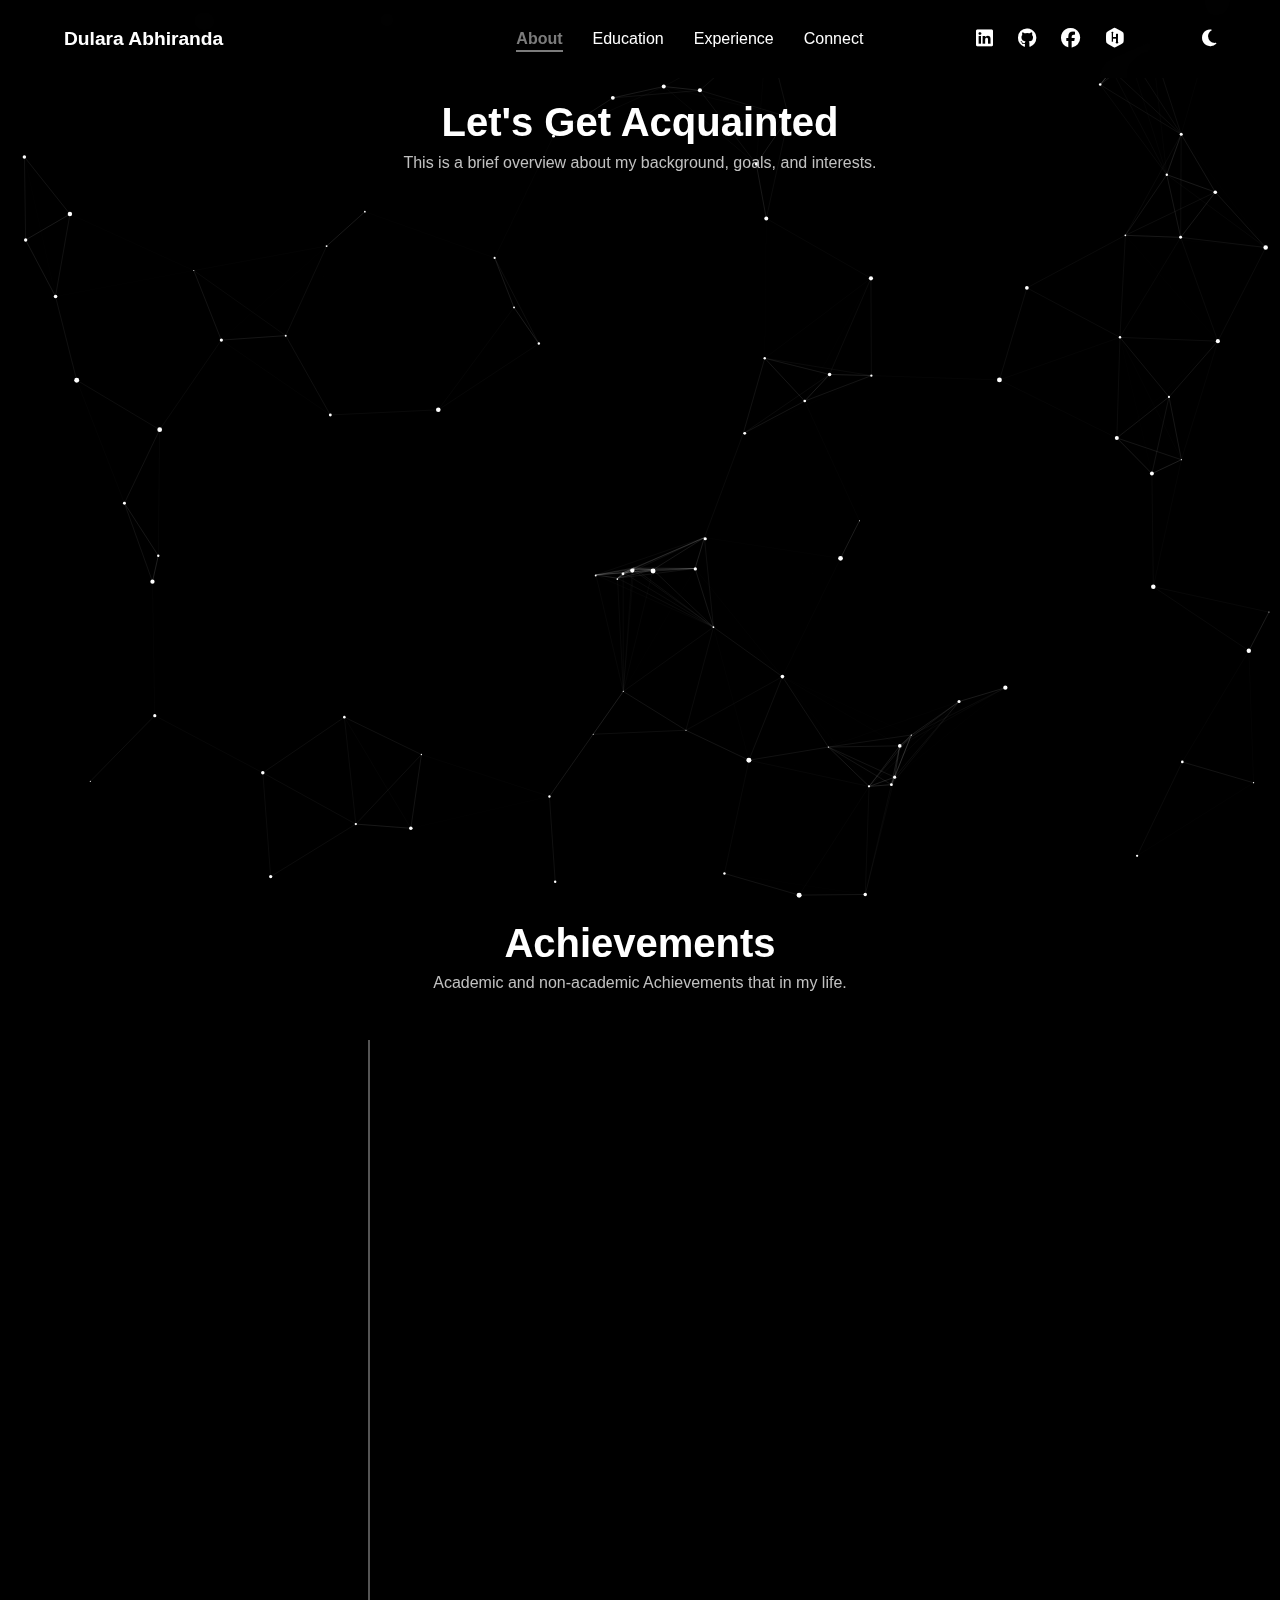
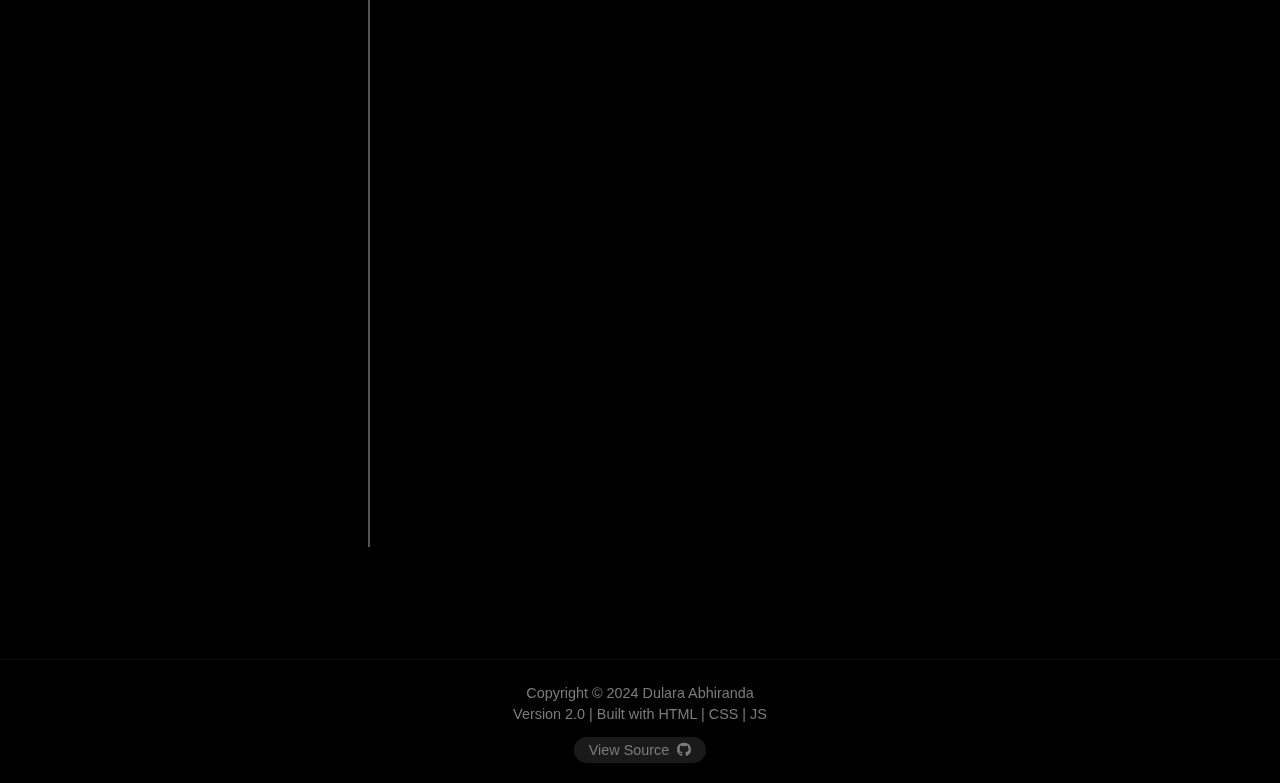
==== about.html @ aec511ee "Main" ====
<!DOCTYPE html>
<html lang="en">
<head>
    <meta charset="UTF-8">
    <meta name="viewport" content="width=device-width, initial-scale=1.0">
    <title>Dulara Abhiranda - About</title>
    <link rel="stylesheet" href="styles.css">
    <link rel="stylesheet" href="https://cdnjs.cloudflare.com/ajax/libs/font-awesome/6.4.0/css/all.min.css">
</head>
<body class="dark-theme">
    <!-- Canvas for interactive background -->
    <canvas id="background-canvas"></canvas>
    
    <header>
        <a href="index.html"><div class="logo">Dulara Abhiranda</div></a>
        <nav>
            <ul>
                <li><a href="about.html" class="active">About</a></li>
                <li><a href="education.html">Education</a></li>
                <li><a href="experience.html">Experience</a></li>
                <li><a href="connect.html">Connect</a></li>
            </ul>
        </nav>
        <div class="social-icons">
            <a href="https://www.linkedin.com/in/dularaabhiranda21/" aria-label="LinkedIn"><i class="fab fa-linkedin"></i></a>
            <a href="https://github.com/DularaAbhiranda/" aria-label="GitHub"><i class="fab fa-github"></i></a>
            <a href="https://www.facebook.com/md.abhi.14418/" aria-label="Facebook"><i class="fab fa-facebook"></i></a>
            <a href="https://www.hackerrank.com/profile/abhiranda21/" aria-label="HackerRanka"><i class="fab fa-hackerrank"></i></a>
            
        </div>

        <button id="theme-toggle" aria-label="Toggle dark/light mode">
            <i class="fas fa-moon"></i>
        </button>
    </header>

    <main>
        <section class="about-section">
            <h1 class="section-title">Let's Get Acquainted</h1>
            <p class="section-subtitle">This is a brief overview about my background, goals, and interests.</p>

            <div class="about-grid">
                <div class="about-card">
                    <h2>Introduction</h2>
                    <p>
                        Hi everyone! I'm an ICT undergraduate specializing in Networking, a tech enthusiast, and a community leader. I’m passionate about cloud computing, cybersecurity, and networking, with a strong interest in problem-solving and building innovative solutions. I love exploring new technologies, from AI-driven applications to DevOps practices, and applying them to real-world challenges. Beyond my technical journey, I actively contribute to the community, organizing tech events, competitions, and knowledge-sharing sessions to inspire and uplift others in the field.
                    </p>
                </div>

                <div class="about-card">
                    <h2>Background</h2>
                    <p>These are some intriguing facts about my personal details.</p><br>
                    <ul class="personal-details">
                        <li><i class="fas fa-rocket"></i> Name: Dulara Abhiranda</li>
                        <li><i class="fas fa-birthday-cake"></i> Birthday: November 21</li>
                        <li><i class="fas fa-user"></i> Gender: Male (He/Him/His)</li>
                        <li><i class="fas fa-map-marker-alt"></i> Location: Colombo,Sri Lanka (GMT+5:30)</li>
                        <li><i class="fas fa-comments"></i> Communicate: English & Sinhala</li>
                    </ul>
                </div>

                <div class="about-card">
                    <h2>Goals</h2>
                    <p>I've set these main goals for my career development.</p><br>
                    <ul class="goals-list">
                        <li><i class="fas fa-cloud"></i> Specialize: Cloud & Cybersecurity</li>
                        <li><i class="fas fa-network-wired"></i> Studying: Networking & System Administration</li>
                        <li><i class="fas fa-flag"></i> Contribute: Tech Communities & Events</li>
                        <li><i class="fas fa-graduation-cap"></i> Achieve: Industry Certifications & Higher Studies</li>
                    </ul>
                </div>
                

                <div class="about-card">
                    <h2>Interests</h2>
                    <p>I'm passionate about these activities and hobbies.</p><br>
                    <ul class="interests-list">
                        <li><i class="fas fa-plane"></i> Travel: Exploring New Places</li>
                        <li><i class="fas fa-gamepad"></i> Play: Video Games</li>
                        <li><i class="fas fa-futbol"></i> Sports: Cricket & Volleyball</li>
                        <li><i class="fas fa-hands-helping"></i> Volunteer: Community & Events</li>
                    </ul>
                </div>
                
            </div>
        </section>

        <section class="achievements-section">
            <h2 class="section-title">Achievements</h2>
            <p class="section-subtitle">Academic and non-academic Achievements that in my life.</p>
            
            <div class="timeline">
                <div class="timeline-item">
                    <div class="timeline-date">JAN 2025</div>
                    <div class="timeline-circle"></div>
                    <div class="timeline-content">
                        <h3>2nd Runner-up – NetCom Competition</h3>
                        <p>Secured **2nd Runner-up** in the **NetCom Competition at SLIIT CodeFest** as part of **Team Running-Config**, showcasing expertise in networking and system configurations. <br> <a href="https://www.linkedin.com/posts/dularaabhiranda21_running-networking-netcom-activity-7289352753364058114-iN66?utm_source=share&utm_medium=member_desktop&rcm=ACoAADy1oUoBmtDDj-FSTjHD8AAKzPvyni8sd_0"><i>Click Here for more...</i></a></p>
                    </div>
                </div>

                <div class="timeline-item">
                    <div class="timeline-date">JAN 2025</div>
                    <div class="timeline-circle"></div>
                    <div class="timeline-content">
                        <h3>Top 10 List – CTF Competition</h3>
                        <p>Secured **Top 10 teams** in the **CTF Competition at SLIIT CodeFest** as part of **Code Alpha**, showcasing expertise in Cybersecurity and Ethical hacking.<br> <a href="https://www.linkedin.com/posts/dularaabhiranda21_running-networking-netcom-activity-7289352753364058114-iN66?utm_source=share&utm_medium=member_desktop&rcm=ACoAADy1oUoBmtDDj-FSTjHD8AAKzPvyni8sd_0"><i>Click Here for more...</i></a></p>
                    </div>
                </div>
                
                <div class="timeline-item">
                    <div class="timeline-date">DEC 2024</div>
                    <div class="timeline-circle"></div>
                    <div class="timeline-content">
                        <h3>Cyber Security Summit CTF Challenge</h3>
                        <p>Successfully competed in the **10th Annual Cyber Security Summit 2024 CTF Challenge**, testing practical skills in **cybersecurity, ethical hacking, and digital forensics**.<br> <a href="https://www.linkedin.com/posts/dularaabhiranda21_cybersecurity-cctf2024-teamwork-activity-7268309881231654912-0oPk?utm_source=share&utm_medium=member_desktop&rcm=ACoAADy1oUoBmtDDj-FSTjHD8AAKzPvyni8sd_0"><i>Click Here for more...</i></a></p>
                    </div>
                </div>
                
                <div class="timeline-item">
                    <div class="timeline-date">JUN 2024</div>
                    <div class="timeline-circle"></div>
                    <div class="timeline-content">
                        <h3>Innovate with Ballerina Coding Challenge</h3>
                        <p>Participated in the **Innovate with Ballerina Coding Challenge**, gaining hands-on experience in API development and integration using Ballerina programming language.<br> <a href="https://www.linkedin.com/posts/dularaabhiranda21_ballerina-hackathon-certificate-activity-7275753503837302784-vBrj?utm_source=share&utm_medium=member_desktop&rcm=ACoAADy1oUoBmtDDj-FSTjHD8AAKzPvyni8sd_0"><i>Click Here for more...</i></a></p>
                    </div>
                </div>

                <div class="timeline-item">
                    <div class="timeline-date">AUG 2020</div>
                    <div class="timeline-circle"></div>
                    <div class="timeline-content">
                        <h3>GCE A/L – District 3rd & Island Merit Listed</h3>
                        <p>Achieved **District 3rd place** in GCE Advanced Level examinations and was **merit-listed**, demonstrating strong academic excellence and problem-solving skills.</p>
                    </div>
                </div>
                
            </div>
        </section>
        
        <!--
        <section class="testimonials-section">
            <h1 class="section-title">What Others Say</h1>
            <p class="section-subtitle">Insights and experiences shared by colleagues, mentors, and collaborators.</p>

            <div class="testimonials-grid">
                <div class="testimonial-card">
                    <div class="testimonial-avatar">
                        <img src="./assets/testnomial/Dr.Nalaka.png" alt="Dr.Nalaka Lankasena" onerror="this.src='https://via.placeholder.com/100'">
                    </div>
                    <h3>Dr.Nalaka Lankasena</h3>
                    <p class="testimonial-title">Senior Lecturer<br>@University of Sri Jayewardenepura</p>
                    <p class="testimonial-text">"I highly recommend Dulara Abhiranda as a Microsoft Learn Student Ambassador for his exceptional technical skills and leadership abilities. Dulara's dedication to giving back and his impactful contributions make him a valuable asset to any company or project."</p>
                    <a href="#" class="view-source">View Source</a>
                </div>

                <div class="testimonial-card">
                    <div class="testimonial-avatar">
                        <img src="./assets/testnomial/Dr.Nuwan.png" alt="Dr.Nuwan Kuruwitarachchi" onerror="this.src='https://via.placeholder.com/100'">
                    </div>
                    <h3>Dr.Nuwan Kuruwitarachchi</h3>
                    <p class="testimonial-title">Senior Lecturer<br>@University of Sri Jayewardenepura</p>
                    <p class="testimonial-text">"I was impressed by his technical skills and the potential he demonstrated. Dulara has a great capacity to solve complex problems through the development of creative and innovative software solutions and tends to stay up to date with the latest technologies as well."</p>
                    <a href="#" class="view-source">View Source</a>
                </div>

                <div class="testimonial-card">
                    <div class="testimonial-avatar">
                        <img src="./assets/testnomial/Dr.Himanshi.png" alt="Dr.Himanshi Liyanage" onerror="this.src='https://via.placeholder.com/100'">
                    </div>
                    <h3>Dr.Himanshi Liyanage</h3>
                    <p class="testimonial-title">Senior Lecturer<br>@University of Sri Jayewardenepura</p>
                    <p class="testimonial-text">"I'm amazed by Dulara's ability to Flutter, a skill he uses to his advantage when developing mobile apps. His enthusiasm to make things happen was contagious and it helped us achieve great goals. One of the best analysts we had for sure."</p>
                    <a href="#" class="view-source">View Source</a>
                </div>

            </div>
        </section>
        -->
        
    </main>

    <footer>
        <p>Copyright © 2024 Dulara Abhiranda</p>
        <p>Version 2.0 | Built with HTML | CSS | JS</p>
        <a href="#" class="view-source">View Source <i class="fab fa-github"></i></a>
    </footer>

    <script src="script.js"></script>
</body>
</html>
---- styles.css ----
:root {
    --bg-color: #000000;
    --text-color: #ffffff;
    --accent-color: #7c7c7c;
    --grid-color: rgba(50, 50, 50, 0.3);
    --header-bg: rgba(0, 0, 0, 0.8);
    --button-bg: rgba(255, 255, 255, 0.1);
    --button-hover: rgba(255, 255, 255, 0.2);
    --card-bg: rgba(30, 30, 30, 0.6);
    --text-secondary: #c0c0c0;
    --timeline-line: #555;
    --timeline-date-bg: #333;
    --timeline-circle-bg: white;
    --timeline-circle-border: black;
    --box-shadow-light: 0 4px 15px rgba(0, 0, 0, 0.08);
    --accent-color-light: #2980b9;
    --divider-light: #e0e0e0;
    --text-tertiary-light: #777;
    --text-secondary-light: #555;
    --text-primary-light: #333;
    --card-border-hover-light: #ccc;
    --card-border-light: #e0e0e0;
    --card-hover-bg-light: #f8f8f8;
    --card-bg-light: #fff;
}

* {
    margin: 0;
    padding: 0;
    box-sizing: border-box;
    font-family: 'Arial', sans-serif;
}

body {
    background-color: var(--bg-color);
    color: var(--text-color);
    min-height: 100vh;
    display: flex;
    flex-direction: column;
}

/* Canvas Background */
#background-canvas {
    position: fixed;
    top: 0;
    left: 0;
    width: 100%;
    height: 100%;
    z-index: -2;
    pointer-events: none;
}

/* Header Styles */
header {
    display: flex;
    justify-content: space-between;
    align-items: center;
    padding: 20px 5%;
    position: fixed;
    top: 0;
    left: 0;
    right: 0;
    background-color: var(--header-bg);
    backdrop-filter: blur(10px);
    z-index: 100;
}

.logo {
    font-weight: bold;
    font-size: 1.2rem;
}

a {
    text-decoration: none; /* Removes underline */
    color: inherit; /* Inherits the color from the parent element */
}

nav ul {
    display: flex;
    list-style: none;
    margin-left: 200px;
}

nav ul li {
    margin: 10px 15px;
}

nav ul li a {
    color: var(--text-color);
    text-decoration: none;
    transition: color 0.3s;
}

nav ul li a:hover {
    color: var(--accent-color);
}

/* Add styles for active navigation link */
nav ul li a.active {
    color: var(--accent-color);
    font-weight: bold;
    position: relative;
}

nav ul li a.active::after {
    content: '';
    position: absolute;
    bottom: -5px;
    left: 0;
    width: 100%;
    height: 2px;
    background-color: var(--accent-color);
}

.social-icons a {
    color: var(--text-color);
    margin-left: 20px;
    font-size: 1.2rem;
    transition: color 0.3s;
}

.social-icons a:hover {
    color: var(--accent-color);
}

#theme-toggle {
    background: none;
    border: none;
    color: var(--text-color);
    font-size: 1.2rem;
    cursor: pointer;
    margin-left: 0px;
}


section {
    padding: 4rem 2rem;
    max-width: 1200px;
    margin: 0 auto;
}

/* Main Content */
main {
    flex: 1;
    padding-top: 50px;
}

.hero {
    position: relative;
    height: 100vh;
    display: flex;
    justify-content: center;
    align-items: center;
    text-align: center;
    overflow: hidden;
}

.grid-background {
    position: absolute;
    top: 0;
    left: 0;
    right: 0;
    bottom: 0;
    background-image: 
        linear-gradient(var(--grid-color) 1px, transparent 1px),
        linear-gradient(90deg, var(--grid-color) 1px, transparent 1px);
    background-size: 50px 50px;
    z-index: -1;
    opacity: 0.7;
}

.hero-content {
    max-width: 800px;
    padding: 0 20px;
    z-index: 1;
}

h1 {
    font-size: 3.5rem;
    margin-bottom: 20px;
    line-height: 1.2;
}

.hero-content p {
    font-size: 1.1rem;
    line-height: 1.6;
    color: var(--accent-color);
    margin-bottom: 40px;
}


.profile-image {
  width: 200px;
  height: 200px;
  border-radius: 20%;
  overflow: hidden;
  margin: 30px auto;
  border: 5px solid var(--accent-color);
  position: relative;
}

.profile-image img {
  width: 100%;
  height: 100%;
  object-fit: cover;
  position: absolute;
  top: 0;
  left: 0;
}

.original-image {
  z-index: 2;
}

.hacker-image {
  z-index: 1;
}

.glitch-overlay {
  position: absolute;
  top: 0;
  left: 0;
  width: 100%;
  height: 100%;
  z-index: 3;
  pointer-events: none;
  opacity: 0;
}

@keyframes scanline {
  0% {
    transform: translateY(-100%);
  }
  100% {
    transform: translateY(100%);
  }
}

@keyframes flicker {
  0% { opacity: 0.2; }
  20% { opacity: 0.3; }
  40% { opacity: 0.8; }
  60% { opacity: 0.4; }
  80% { opacity: 0.2; }
  100% { opacity: 0.6; }
}

/* JavaScript will add .glitching class */
.glitching .glitch-overlay {
  opacity: 1;
  background: repeating-linear-gradient(
    transparent 0%,
    rgba(0, 255, 0, 0.2) 0.5%,
    transparent 1%
  );
  animation: scanline 8s linear infinite;
}

.glitching .original-image {
  animation: flicker 0.2s infinite;
  opacity: 0.8;
}

.connect-button {
    margin-top: 30px;
}

.connect-button a {
    background-color: var(--button-bg);
    color: var(--text-color);
    padding: 10px 20px;
    border-radius: 30px;
    text-decoration: none;
    transition: background-color 0.3s;
}

.connect-button a:hover {
    background-color: var(--button-hover);
}

/* Footer */
footer {
    text-align: center;
    padding: 20px;
    background-color: var(--bg-color);
    border-top: 1px solid var(--grid-color);
}

footer p {
    margin: 5px 0;
    color: var(--accent-color);
    font-size: 0.9rem;
}

.view-source {
    display: inline-block;
    margin-top: 10px;
    color: var(--text-color);
    background-color: var(--button-bg);
    padding: 5px 15px;
    border-radius: 20px;
    text-decoration: none;
    font-size: 0.9rem;
    transition: background-color 0.3s;
}

.view-source:hover {
    background-color: var(--button-hover);
}

/* Light Theme */
body.light-theme {
    --bg-color: #ffffff;
    --text-color: #000000;
    --accent-color: #555555;
    --grid-color: rgba(200, 200, 200, 0.5);
    --header-bg: rgba(255, 255, 255, 0.8);
    --button-bg: rgba(0, 0, 0, 0.1);
    --button-hover: rgba(0, 0, 0, 0.2);
    --card-bg: rgba(240, 240, 240, 0.8);
    --text-secondary: #555555;
    --timeline-line: #aaaaaa;
    --timeline-date-bg: #555555;
    --timeline-circle-bg: white;
    --timeline-circle-border: #555555;
}

/* Responsive Styles */
@media (max-width: 768px) {
    header {
        flex-direction: column;
        padding: 10px;
    }
    
    .logo {
        margin-bottom: 10px;
    }
    
    nav ul {
        margin: 10px 0;
    }
    
    .social-icons {
        margin-top: 10px;
    }
    
    h1 {
        font-size: 2.5rem;
    }
}

@media (max-width: 480px) {
    nav ul {
        flex-wrap: wrap;
        justify-content: center;
    }
    
    nav ul li {
        margin: 5px 10px;
    }
    
    h1 {
        font-size: 2rem;
    }
    
    .hero-content p {
        font-size: 1rem;
    }
    
    .profile-image {
        width: 150px;
        height: 150px;
    }
}

/* Add to styles.css */
.cursor {
    display: inline-block;
    width: 3px;
    background-color: var(--text-color);
    animation: blink 1s infinite;
    margin-left: 2px;
  }
  
  @keyframes blink {
    0%, 100% {
      opacity: 1;
    }
    50% {
      opacity: 0;
    }
  }
  
  /* For the typing effect, we'll add this style but the actual animation is handled by JS */
  #typing-text {
    display: inline;
  }



  /* About Page Specific Styles */

/* Section Title Styling */
.section-title {
    text-align: center;
    font-size: 2.5rem;
    margin-bottom: 0.5rem;
    color: var(--text-color);
}

.section-subtitle {
    text-align: center;
    font-size: 1rem;
    margin-bottom: 3rem;
    color: var(--text-secondary);
}

/* About Section */
.about-section {
    padding: 3rem 1rem;
}

.about-grid {
    display: grid;
    grid-template-columns: repeat(2, 1fr);
    gap: 1.5rem;
    max-width: 1200px;
    margin: 0 auto;
}

.about-card {
    background-color: var(--card-bg);
    border-radius: 10px;
    padding: 1.5rem;
    transition: transform 0.3s ease, box-shadow 0.3s ease;
}

.about-card:hover {
    transform: translateY(-5px);
    box-shadow: 0 10px 20px rgba(0, 0, 0, 0.2);
}

.about-card h2 {
    margin-bottom: 1rem;
    font-size: 1.5rem;
    color: var(--text-color);
}

.about-card p {
    color: var(--text-secondary);
    line-height: 1.6;
}

.personal-details,
.goals-list,
.interests-list {
    list-style: none;
    padding: 0;
}

.personal-details li,
.goals-list li,
.interests-list li {
    display: flex;
    align-items: center;
    margin-bottom: 0.8rem;
    color: var(--text-secondary);
}

.personal-details li i,
.goals-list li i,
.interests-list li i {
    width: 24px;
    margin-right: 10px;
    color: var(--accent-color);
    text-align: center;
}

/* Achievements Section */
.achievements-section {
    padding: 3rem 1rem;
}

.timeline {
    max-width: 800px;
    margin: 0 auto;
    position: relative;
}

.timeline::before {
    content: '';
    position: absolute;
    left: 128px;
    width: 2px;
    height: 100%;
    background-color: var(--timeline-line);
}

.timeline-item {
    display: flex;
    margin-bottom: 4rem;
    position: relative;
}

.timeline-date {
    background-color: var(--timeline-date-bg);
    color: white;
    padding: 0.5rem 1rem;
    border-radius: 5px;
    font-weight: bold;
    width: 100px;
    text-align: center;
    margin-right: 2rem;
}

.timeline-circle {
    position: absolute;
    left: 128px;
    transform: translateX(-50%);
    width: 16px;
    height: 16px;
    border-radius: 50%;
    background-color: var(--timeline-circle-bg);
    border: 2px solid var(--timeline-circle-border);
    z-index: 2;
}

.timeline-content {
    margin-left: 1.5rem;
    flex: 1;
    max-width: calc(100% - 160px);
    background-color: var(--card-bg);
    border-radius: 10px;
    padding: 1.5rem;
}

.timeline-content h3 {
    margin-top: 0;
    margin-bottom: 0.5rem;
    color: var(--text-color);
}

.timeline-content p {
    color: var(--text-secondary);
    line-height: 1.6;
    margin: 0;
}

/* Testimonials Section */
.testimonials-section {
    padding: 3rem 1rem;
}

.testimonials-grid {
    display: grid;
    grid-template-columns: repeat(3, 1fr);
    gap: 1.5rem;
    max-width: 1200px;
    margin: 0 auto;
}

.testimonial-card {
    background-color: var(--card-bg);
    border-radius: 10px;
    padding: 1.5rem;
    display: flex;
    flex-direction: column;
    align-items: center;
    text-align: center;
    transition: transform 0.3s ease, box-shadow 0.3s ease;
}

.testimonial-card:hover {
    transform: translateY(-5px);
    box-shadow: 0 10px 20px rgba(0, 0, 0, 0.2);
}

.testimonial-avatar {
    width: 100px;
    height: 100px;
    border-radius: 50%;
    overflow: hidden;
    margin-bottom: 1rem;
    border: 2px solid var(--accent-color);
}

.testimonial-avatar img {
    width: 100%;
    height: 100%;
    object-fit: cover;
}

.testimonial-card h3 {
    margin-bottom: 0.5rem;
    color: var(--text-color);
}

.testimonial-title {
    font-size: 0.9rem;
    color: var(--accent-color);
    margin-bottom: 1rem;
}

.testimonial-text {
    color: var(--text-secondary);
    line-height: 1.6;
    margin-bottom: 1rem;
    font-style: italic;
}

.view-source {
    color: var(--accent-color);
    text-decoration: none;
    display: inline-flex;
    align-items: center;
    font-size: 0.9rem;
    transition: color 0.3s ease;
}

.view-source:hover {
    color: var(--text-color);
}

.view-source i {
    margin-left: 0.5rem;
}

/* Responsive Adjustments */
@media (max-width: 1024px) {
    .about-grid,
    .testimonials-grid {
        grid-template-columns: repeat(2, 1fr);
    }
}

@media (max-width: 768px) {
    .about-grid,
    .testimonials-grid {
        grid-template-columns: 1fr;
    }

    .timeline::before {
        left: 34px;
    }

    .timeline-item {
        flex-direction: column;
        margin-left: 34px;
    }

    .timeline-date {
        margin-bottom: 1rem;
        margin-left: -34px;
    }
    
    .timeline-circle {
        left: 34px;
    }

    .timeline-content {
        max-width: 100%;
        margin-left: 0;
    }
}



/* Education hero section */
.education-hero {
    text-align: center;
    padding: 3rem 0;
}

.education-hero h1 {
    font-size: 2.5rem;
    margin-bottom: 0.5rem;
    color: #fff;
}

.education-hero p {
    font-size: 1.1rem;
    color: #999;
}

/* Education grid and cards */
.education-grid {
    display: grid;
    grid-template-columns: 1fr 1fr;
    gap: 1.5rem;
    max-width: 1200px;
    margin: 0 auto;
    padding: 0 1rem;
}

.education-card {
    background-color: #111;
    border-radius: 10px;
    border: 1px solid #222;
    padding: 2rem;
    display: flex;
    gap: 1.5rem;
    transition: transform 0.3s, background-color 0.3s;
    box-shadow: 0 4px 10px rgba(0, 0, 0, 0.3);
}

.education-card:hover {
    transform: translateY(-5px);
    background-color: #1a1a1a;
    border-color: #333;
}

.education-logo {
    width: 80px;
    height: 80px;
    display: flex;
    align-items: center;
    justify-content: center;
}

.education-logo img {
    max-width: 100%;
    max-height: 100%;
    object-fit: contain;
    filter: brightness(0.9) contrast(1.1);
}

/* Adjust logo brightness based on theme */
body.dark-theme .education-logo img {
    filter: brightness(0.9) contrast(1.1);
  }
  
  body.light-theme .education-logo img {
    filter: none; /* No filter needed for light theme */
  }
  
  

.education-details {
    flex: 1;
}

.education-details h2 {
    font-size: 1.25rem;
    font-weight: 600;
    margin: 0 0 0.5rem 0;
    color: #fff;
}

.education-details h3 {
    font-size: 1rem;
    font-weight: normal;
    margin: 0 0 0.5rem 0;
    color: #bbb;
}

.education-date {
    color: #999;
    font-size: 0.9rem;
    margin: 0.5rem 0 0.2rem 0;
}

.education-location {
    color: #999;
    font-size: 0.9rem;
    margin: 0;
}

.education-divider {
    height: 1px;
    background-color: #333;
    margin: 1rem 0;
}

.education-status {
    color: #3498db; /* Primary blue color */
    font-weight: 500;
    margin: 0;
}



/* Responsive styles */
@media (max-width: 1024px) {
    .education-grid {
        grid-template-columns: 1fr;
    }
}

@media (max-width: 768px) {
    .education-hero h1 {
        font-size: 2rem;
    }
    
    main {
        padding: 0 1rem 2rem;
    }
    
    .education-card {
        flex-direction: column;
        align-items: center;
        text-align: center;
        padding: 1.5rem;
    }
    
    .education-logo {
        margin-bottom: 1rem;
    }
}

/* Light theme container styles */
body.light-theme .education-card {
    background-color: var(--card-bg-light);
    border: 1px solid var(--card-border-light);
    box-shadow: var(--box-shadow-light);
  }
  
  body.light-theme .education-card:hover {
    background-color: var(--card-hover-bg-light);
    border-color: var(--card-border-hover-light);
  }
  
  body.light-theme .education-details h2 {
    color: var(--text-primary-light);
  }
  
  body.light-theme .education-details h3 {
    color: var(--text-secondary-light);
  }
  
  body.light-theme .education-date,
  body.light-theme .education-location {
    color: var(--text-tertiary-light);
  }
  
  body.light-theme .education-divider {
    background-color: var(--divider-light);
  }
  
  body.light-theme .education-status {
    color: var(--accent-color-light);
  }
  
  body.light-theme .education-hero h1 {
    color: var(--text-primary-light);
  }
  
  body.light-theme .education-hero p {
    color: var(--text-tertiary-light);
  }


  /* Platform Stats Section */
/* Platform Stats Section */
.stats-section {
    padding: 3rem 0;
    max-width: 1200px;
    margin: 0 auto;
}

.stats-heading {
    text-align: center;
    font-size: 2.5rem;
    margin-bottom: 0.5rem;
    color: #fff;
}

.stats-subheading {
    text-align: center;
    font-size: 1.1rem;
    color: #999;
    margin-bottom: 3rem;
}

.stats-grid {
    display: grid;
    grid-template-columns: repeat(2, 1fr);
    gap: 1.5rem;
    padding: 0 1rem;
}

.stats-card {
    background-color: #111;
    border-radius: 10px;
    border: 1px solid #222;
    padding: 1.5rem;
    display: flex;
    flex-direction: column;
    transition: transform 0.3s, background-color 0.3s;
    box-shadow: 0 4px 10px rgba(0, 0, 0, 0.3);
    position: relative;
    overflow: hidden;
}

.stats-card:hover {
    transform: translateY(-5px);
    background-color: #1a1a1a;
    border-color: #333;
}

.stats-header {
    display: flex;
    align-items: center;
    margin-bottom: 1.5rem;
}

.stats-logo {
    margin-right: 1rem;
}

.stats-logo i {
    font-size: 2rem;
}

.stats-logo img {
    height: 30px;
    width: auto;
    object-fit: contain;
}

.github-card .stats-logo i {
    color: #6e5494;
}

.hackerrank-card .stats-logo i {
    color: #00b760;
}

.stats-header h3 {
    font-size: 1.25rem;
    margin: 0;
    color: #fff;
    font-weight: 600;
}

/* Compact grid layout for stats */
.stats-compact-grid {
    display: grid;
    grid-template-columns: repeat(2, 1fr);
    gap: 1rem;
    margin-bottom: 1.5rem;
}

.stat-box {
    background-color: rgba(255, 255, 255, 0.05);
    border-radius: 6px;
    padding: 0.8rem;
    display: flex;
    flex-direction: column;
    align-items: center;
    justify-content: center;
    text-align: center;
    transition: background-color 0.2s;
}

.stat-box:hover {
    background-color: rgba(255, 255, 255, 0.1);
}

.stat-value {
    font-size: 1.25rem;
    font-weight: 700;
    color: #fff;
    margin-bottom: 0.25rem;
}

.stat-label {
    font-size: 0.75rem;
    color: #999;
    text-transform: uppercase;
    letter-spacing: 0.5px;
}

.stats-link {
    display: inline-block;
    color: #3498db;
    text-decoration: none;
    font-weight: 500;
    transition: color 0.2s;
    margin-top: auto;
    align-self: flex-start;
}

.stats-link:hover {
    color: #2980b9;
}

.stats-link i {
    font-size: 0.8rem;
    margin-left: 0.25rem;
}

/* Mini badges for skills */
.badge-box {
    display: flex;
    flex-direction: column;
    align-items: center;
}

.badge-mini {
    font-size: 0.7rem;
    padding: 0.2rem 0.5rem;
    border-radius: 12px;
    margin-bottom: 0.2rem;
    color: white;
    font-weight: 500;
}

.badge-mini.python {
    background-color: #3776AB;
}

.badge-mini.java {
    background-color: #ED8B00;
}

/* Platform-specific styling */
.github-card {
    border-top: 4px solid #6e5494;
}

.tryhackme-card {
    border-top: 4px solid #ff5757;
}

.hackthebox-card {
    border-top: 4px solid #9FEF00;
}

.hackerrank-card {
    border-top: 4px solid #00b760;
}

/* Light theme styles for stats section */
body.light-theme .stats-heading {
    color: var(--text-primary-light);
}

body.light-theme .stats-subheading {
    color: var(--text-tertiary-light);
}

body.light-theme .stats-card {
    background-color: var(--card-bg-light);
    border: 1px solid var(--card-border-light);
    box-shadow: var(--box-shadow-light);
}

body.light-theme .stats-card:hover {
    background-color: var(--card-hover-bg-light);
    border-color: var(--card-border-hover-light);
}

body.light-theme .stats-header h3 {
    color: var(--text-primary-light);
}

body.light-theme .stat-box {
    background-color: rgba(0, 0, 0, 0.05);
}

body.light-theme .stat-box:hover {
    background-color: rgba(0, 0, 0, 0.08);
}

body.light-theme .stat-value {
    color: var(--text-primary-light);
}

body.light-theme .stat-label {
    color: var(--text-tertiary-light);
}

/* Responsive styles */
@media (max-width: 1024px) {
    .stats-grid {
        grid-template-columns: 1fr 1fr;
        gap: 1rem;
    }
}

@media (max-width: 768px) {
    .stats-heading {
        font-size: 2rem;
    }
    
    .stats-grid {
        grid-template-columns: 1fr;
    }
    
    .stats-card {
        padding: 1.25rem;
    }
}

@media (max-width: 480px) {
    .stats-compact-grid {
        grid-template-columns: 1fr 1fr;
        gap: 0.75rem;
    }
    
    .stat-value {
        font-size: 1.1rem;
    }
    
    .stat-label {
        font-size: 0.7rem;
    }
}


/* Badges Section Styles */
.badges-section {
    padding: 3rem 0 1rem;
    max-width: 1200px;
    margin: 0 auto;
}

.section-heading {
    text-align: center;
    font-size: 2.5rem;
    margin-bottom: 0.5rem;
    color: #fff;
}

.section-subheading {
    text-align: center;
    font-size: 1.1rem;
    color: #999;
    margin-bottom: 3rem;
}

.badges-container {
    display: flex;
    flex-wrap: wrap;
    justify-content: center;
    gap: 2rem;
    padding: 0 1rem;
    margin-bottom: 2rem;
}

.badge-item {
    display: flex;
    flex-direction: column;
    align-items: center;
    text-align: center;
    transition: transform 0.3s;
    width: 120px;
}

.badge-item:hover {
    transform: translateY(-8px);
}

.badge-item img {
    width: 100px;
    height: 100px;
    object-fit: contain;
    margin-bottom: 0.75rem;
    filter: drop-shadow(0 4px 8px rgba(0, 0, 0, 0.4));
    transition: filter 0.3s;
}

.badge-item:hover img {
    filter: drop-shadow(0 6px 12px rgba(0, 0, 0, 0.6));
}

.badge-name {
    font-size: 0.9rem;
    color: #ddd;
    font-weight: 500;
}

/* Certifications Section Styles */
.certifications-section {
    padding: 3rem 0 4rem;
    max-width: 1200px;
    margin: 0 auto;
}

.certification-slider-container {
    position: relative;
    padding: 0 1rem;
    margin-bottom: 3rem;
}

.slider-controls {
    position: absolute;
    width: 100%;
    top: 50%;
    left: 0;
    transform: translateY(-50%);
    display: flex;
    justify-content: space-between;
    padding: 0 1rem;
    z-index: 10;
    pointer-events: none;
}

.slider-arrow {
    width: 50px;
    height: 50px;
    border-radius: 50%;
    background-color: rgba(0, 0, 0, 0.6);
    color: white;
    display: flex;
    justify-content: center;
    align-items: center;
    border: none;
    cursor: pointer;
    transition: background-color 0.3s, transform 0.2s;
    box-shadow: 0 4px 10px rgba(0, 0, 0, 0.3);
    pointer-events: auto;
}

.slider-arrow:hover {
    background-color: rgba(0, 0, 0, 0.8);
    transform: scale(1.05);
}

.slider-arrow:active {
    transform: scale(0.95);
}

.certification-slider {
    display: flex;
    overflow-x: hidden;
    scroll-behavior: smooth;
    scroll-snap-type: x mandatory;
    gap: 1.5rem;
    -ms-overflow-style: none;
    scrollbar-width: none;
}

.certification-slider::-webkit-scrollbar {
    display: none;
}

.certification-slide {
    flex: 0 0 100%;
    scroll-snap-align: center;
}

.certification-card {
    background-color: #111;
    border-radius: 10px;
    border: 1px solid #222;
    padding: 2rem;
    display: flex;
    gap: 1.5rem;
    transition: transform 0.3s, background-color 0.3s;
    box-shadow: 0 4px 10px rgba(0, 0, 0, 0.3);
    height: 100%;
}

.certification-card:hover {
    transform: translateY(-5px);
    background-color: #1a1a1a;
    border-color: #333;
}

.certification-logo {
    width: 80px;
    height: 80px;
    display: flex;
    align-items: center;
    justify-content: center;
}

.certification-logo img {
    max-width: 100%;
    max-height: 100%;
    object-fit: contain;
    filter: brightness(0.9) contrast(1.1);
}

.certification-details {
    flex: 1;
}

.certification-details h3 {
    font-size: 1.25rem;
    font-weight: 600;
    margin: 0 0 0.5rem 0;
    color: #fff;
}

.certification-issuer {
    font-size: 1rem;
    font-weight: normal;
    margin: 0 0 0.5rem 0;
    color: #bbb;
}

.certification-date {
    color: #999;
    font-size: 0.9rem;
    margin: 0.5rem 0;
}

.certification-divider {
    height: 1px;
    background-color: #333;
    margin: 1rem 0;
}

.certification-skills {
    display: flex;
    flex-wrap: wrap;
    gap: 0.5rem;
    margin-bottom: 1.5rem;
}

.skill-tag {
    background-color: rgba(52, 152, 219, 0.2);
    color: #3498db;
    padding: 0.3rem 0.7rem;
    border-radius: 4px;
    font-size: 0.8rem;
    font-weight: 500;
}

.view-credential-btn {
    display: inline-flex;
    align-items: center;
    color: #3498db;
    text-decoration: none;
    font-weight: 500;
    transition: color 0.2s;
}

.view-credential-btn:hover {
    color: #2980b9;
}

.view-credential-btn i {
    font-size: 0.8rem;
    margin-left: 0.5rem;
}

.slider-dots {
    display: flex;
    justify-content: center;
    gap: 0.5rem;
    margin-top: 2rem;
}

.dot {
    width: 12px;
    height: 12px;
    border-radius: 50%;
    background-color: #444;
    cursor: pointer;
    transition: background-color 0.3s;
}

.dot.active {
    background-color: #3498db;
}

.see-more-container {
    display: flex;
    justify-content: center;
    margin-top: 2rem;
}

.see-more-btn {
    display: inline-flex;
    align-items: center;
    padding: 0.8rem 1.5rem;
    background-color: #3498db;
    color: white;
    text-decoration: none;
    border-radius: 4px;
    font-weight: 500;
    transition: background-color 0.3s, transform 0.2s;
}

.see-more-btn:hover {
    background-color: #2980b9;
    transform: translateY(-2px);
}

.see-more-btn:active {
    transform: translateY(0);
}

.see-more-btn i {
    margin-left: 0.5rem;
    transition: transform 0.2s;
}

.see-more-btn:hover i {
    transform: translateX(3px);
}

/* Light Theme Styles */
body.light-theme .section-heading {
    color: var(--text-primary-light);
}

body.light-theme .section-subheading {
    color: var(--text-tertiary-light);
}

body.light-theme .badge-name {
    color: var(--text-secondary-light);
}

body.light-theme .certification-card {
    background-color: var(--card-bg-light);
    border: 1px solid var(--card-border-light);
    box-shadow: var(--box-shadow-light);
}

body.light-theme .certification-card:hover {
    background-color: var(--card-hover-bg-light);
    border-color: var(--card-border-hover-light);
}

body.light-theme .certification-details h3 {
    color: var(--text-primary-light);
}

body.light-theme .certification-issuer {
    color: var(--text-secondary-light);
}

body.light-theme .certification-date {
    color: var(--text-tertiary-light);
}

body.light-theme .certification-divider {
    background-color: var(--divider-light);
}

body.light-theme .skill-tag {
    background-color: rgba(52, 152, 219, 0.1);
}

body.light-theme .dot {
    background-color: #ddd;
}

body.light-theme .certification-logo img {
    filter: none;
}

body.light-theme .slider-arrow {
    background-color: rgba(0, 0, 0, 0.2);
}

body.light-theme .slider-arrow:hover {
    background-color: rgba(0, 0, 0, 0.3);
}

/* Responsive Styles */
@media (min-width: 768px) {
    .certification-slide {
        flex: 0 0 calc(100% - 2rem);
    }
}

@media (min-width: 1024px) {
    .certification-slide {
        flex: 0 0 calc(100% - 2rem);
    }
}

@media (max-width: 768px) {
    .section-heading {
        font-size: 2rem;
    }
    
    .badges-container {
        gap: 1.5rem;
    }
    
    .badge-item {
        width: 100px;
    }
    
    .badge-item img {
        width: 80px;
        height: 80px;
    }
    
    .certification-card {
        flex-direction: column;
        align-items: center;
        text-align: center;
        padding: 1.5rem;
    }
    
    .certification-logo {
        margin-bottom: 1rem;
    }
    
    .certification-skills {
        justify-content: center;
    }
    
    .slider-controls {
        padding: 0;
    }
}

@media (max-width: 480px) {
    .badges-container {
        gap: 1.25rem;
    }
    
    .badge-item {
        width: 80px;
    }
    
    .badge-item img {
        width: 60px;
        height: 60px;
    }
    
    .badge-name {
        font-size: 0.8rem;
    }
    
    .slider-arrow {
        width: 40px;
        height: 40px;
    }
}


/* Featured Projects Section */
.featured-projects {
    padding: 60px 20px;
    text-align: center;
}

.featured-projects h1 {
    font-size: 2.5rem;
    margin-bottom: 10px;
    color: var(--primary-text);
}

.featured-projects > p {
    font-size: 1.1rem;
    margin-bottom: 50px;
    color: var(--secondary-text);
}

.projects-grid {
    display: grid;
    grid-template-columns: repeat(auto-fill, minmax(500px, 1fr));
    gap: 30px;
    margin-bottom: 50px;
}

.project-card {
    background-color: rgba(30, 30, 30, 0.8);
    border-radius: 12px;
    overflow: hidden;
    box-shadow: 0 8px 20px rgba(0, 0, 0, 0.3);
    transition: transform 0.3s, box-shadow 0.3s;
}

.project-card:hover {
    transform: translateY(-5px);
    box-shadow: 0 12px 25px rgba(0, 0, 0, 0.4);
}

.project-image {
    height: 250px;
    overflow: hidden;
}

.project-image img {
    width: 100%;
    height: 100%;
    object-fit: cover;
    transition: transform 0.5s;
}

.project-card:hover .project-image img {
    transform: scale(1.05);
}

.project-content {
    padding: 25px;
    text-align: left;
}

.project-content h2 {
    font-size: 1.5rem;
    margin-bottom: 10px;
    color: var(--primary-text);
}

.project-content p {
    font-size: 1rem;
    margin-bottom: 15px;
    color: var(--secondary-text);
    line-height: 1.5;
}

.project-tech {
    display: flex;
    flex-wrap: wrap;
    gap: 10px;
    margin-bottom: 20px;
}

.project-tech span {
    background-color: rgba(70, 70, 70, 0.5);
    padding: 5px 12px;
    border-radius: 50px;
    font-size: 0.85rem;
    color: var(--primary-text);
}

.project-links {
    display: flex;
    gap: 15px;
}

.btn-primary, .btn-secondary, .btn-view-all {
    padding: 8px 16px;
    border-radius: 6px;
    font-weight: 500;
    text-decoration: none;
    transition: all 0.3s;
    font-size: 0.9rem;
}

.btn-primary {
    background-color: var(--accent-color);
    color: white;
}

.btn-secondary {
    background-color: transparent;
    color: var(--accent-color);
    border: 1px solid var(--accent-color);
}

.btn-primary:hover, .btn-view-all:hover {
    background-color: var(--accent-hover);
}

.btn-secondary:hover {
    background-color: rgba(var(--accent-color-rgb), 0.1);
}

.view-all-container {
    margin-top: 20px;
    text-align: center;
}

.view-all-container p {
    margin-bottom: 15px;
    color: var(--secondary-text);
}

.btn-view-all {
    background-color: var(--accent-color);
    color: white;
    padding: 10px 30px;
    font-size: 1rem;
    display: inline-block;
}

/* Tools and Technologies Section */
.tools-section {
    padding: 60px 20px;
    text-align: center;
    background-color: rgba(20, 20, 20, 0.7);
}

.tools-section h1 {
    font-size: 2.5rem;
    margin-bottom: 10px;
    color: var(--primary-text);
}

.tools-section > p {
    font-size: 1.1rem;
    margin-bottom: 50px;
    color: var(--secondary-text);
}

.tech-category {
    margin-bottom: 40px;
}

.tech-category h2 {
    font-size: 1.5rem;
    margin-bottom: 25px;
    color: var(--primary-text);
}

.tech-grid {
    display: flex;
    flex-wrap: wrap;
    justify-content: center;
    gap: 15px;
}

.tech-item {
    display: flex;
    align-items: center;
    gap: 10px;
    background-color: rgba(40, 40, 40, 0.8);
    padding: 10px 20px;
    border-radius: 50px;
    transition: transform 0.3s, background-color 0.3s;
}

.tech-item:hover {
    transform: translateY(-3px);
    background-color: rgba(60, 60, 60, 0.8);
}

.tech-item i {
    font-size: 1.2rem;
    color: var(--accent-color);
}

.tech-item span {
    font-size: 0.9rem;
    font-weight: 500;
    color: var(--primary-text);
}

/* Community Engagement Section */
.community-section {
    padding: 60px 20px;
    text-align: center;
}

.community-section h1 {
    font-size: 2.5rem;
    margin-bottom: 10px;
    color: var(--primary-text);
}

.community-section > p {
    font-size: 1.1rem;
    margin-bottom: 50px;
    color: var(--secondary-text);
}

.community-grid {
    display: grid;
    grid-template-columns: repeat(auto-fill, minmax(450px, 1fr));
    gap: 25px;
}

.community-card {
    display: flex;
    align-items: center;
    background-color: rgba(30, 30, 30, 0.8);
    border-radius: 12px;
    padding: 20px;
    box-shadow: 0 5px 15px rgba(0, 0, 0, 0.2);
    transition: transform 0.3s;
    text-align: left;
}

.community-card:hover {
    transform: translateY(-5px);
}

.community-logo {
    flex-shrink: 0;
    width: 80px;
    height: 80px;
    margin-right: 20px;
}

.community-logo img {
    width: 100%;
    height: 100%;
    object-fit: contain;
}

.community-details h2 {
    font-size: 1.2rem;
    margin-bottom: 5px;
    color: var(--primary-text);
}

.community-details h3 {
    font-size: 1rem;
    font-weight: 500;
    margin-bottom: 8px;
    color: var(--accent-color);
}

.community-date, .community-location {
    font-size: 0.9rem;
    color: var(--secondary-text);
    margin-bottom: 5px;
}

/* Responsive Styles */
@media (max-width: 1100px) {
    .projects-grid {
        grid-template-columns: 1fr;
    }
}

@media (max-width: 768px) {
    .community-grid {
        grid-template-columns: 1fr;
    }
    
    .tech-item {
        padding: 8px 15px;
    }
    
    .project-links {
        flex-direction: column;
        gap: 10px;
    }
    
    .btn-primary, .btn-secondary {
        text-align: center;
    }
}

@media (max-width: 600px) {
    .project-image {
        height: 200px;
    }
    
    .community-card {
        flex-direction: column;
        text-align: center;
    }
    
    .community-logo {
        margin-right: 0;
        margin-bottom: 15px;
    }
}

/* For light theme compatibility */
.light-theme .project-card {
    background-color: rgba(240, 240, 240, 0.9);
    box-shadow: 0 8px 20px rgba(0, 0, 0, 0.1);
}

.light-theme .tools-section {
    background-color: rgba(245, 245, 245, 0.8);
}

.light-theme .tech-item {
    background-color: rgba(230, 230, 230, 0.8);
}

.light-theme .tech-item:hover {
    background-color: rgba(220, 220, 220, 0.9);
}

.light-theme .community-card {
    background-color: rgba(250, 250, 250, 0.9);
}


/* Connect page specific styles */
.connect-section {
    max-width: 1200px;
    margin: 0 auto;
    padding: 40px 20px;
}

.connect-section h1 {
    text-align: center;
    font-size: 2.5rem;
    margin-bottom: 10px;
}

.connect-subtitle {
    text-align: center;
    margin-bottom: 40px;
    color: #999;
}

.connect-container {
    display: flex;
    flex-direction: column;
    gap: 40px;
}

/* Contact Form Styles */
.contact-form {
    width: 100%;
    background-color: rgba(30, 30, 30, 0.6);
    border-radius: 8px;
    padding: 30px;
    backdrop-filter: blur(10px);
    box-shadow: 0 8px 32px rgba(0, 0, 0, 0.1);
}

.form-group {
    margin-bottom: 20px;
}

.form-group label {
    display: block;
    margin-bottom: 8px;
    font-weight: 500;
}

.form-group input,
.form-group textarea {
    width: 100%;
    padding: 12px 15px;
    background-color: rgba(20, 20, 20, 0.6);
    border: 1px solid #333;
    border-radius: 4px;
    color: #fff;
    font-size: 16px;
    transition: border-color 0.3s, box-shadow 0.3s;
}

.form-group textarea {
    min-height: 120px;
    resize: vertical;
}

.form-group input:focus,
.form-group textarea:focus {
    outline: none;
    border-color: #4d84e2;
    box-shadow: 0 0 0 2px rgba(77, 132, 226, 0.3);
}

.submit-btn {
    background-color: #4d84e2;
    color: white;
    border: none;
    padding: 12px 24px;
    width: 100%;
    font-size: 16px;
    border-radius: 4px;
    cursor: pointer;
    transition: background-color 0.3s;
    font-weight: 500;
    margin-top: 10px;
}

.submit-btn:hover {
    background-color: #3a6fc7;
}

/* Social Connections Styles */
.social-connections {
    display: grid;
    grid-template-columns: repeat(2, 1fr);
    gap: 20px;
}

.social-card {
    background-color: rgba(30, 30, 30, 0.6);
    border-radius: 8px;
    padding: 25px;
    text-align: center;
    transition: transform 0.3s, box-shadow 0.3s;
    backdrop-filter: blur(10px);
    cursor: pointer;
}

.social-card:hover {
    transform: translateY(-5px);
    box-shadow: 0 10px 25px rgba(0, 0, 0, 0.2);
}

.social-card i {
    font-size: 2rem;
    margin-bottom: 15px;
    color: #4d84e2;
}

.social-card h3 {
    margin-bottom: 5px;
    font-size: 1.2rem;
}

.social-card p {
    color: #999;
    font-size: 0.9rem;
}

/* Light theme overrides */
body.light-theme .contact-form,
body.light-theme .social-card {
    background-color: rgba(240, 240, 240, 0.8);
}

body.light-theme .form-group input,
body.light-theme .form-group textarea {
    background-color: rgba(255, 255, 255, 0.8);
    border-color: #ddd;
    color: #333;
}

/* Responsive Design */
@media (min-width: 768px) {
    .connect-container {
        flex-direction: row;
        align-items: flex-start;
    }
    
    .contact-form {
        flex: 1;
    }
    
    .social-connections {
        flex: 1;
        grid-template-columns: repeat(2, 1fr);
    }
}

@media (max-width: 767px) {
    .social-connections {
        grid-template-columns: repeat(2, 1fr);
    }
}

@media (max-width: 480px) {
    .social-connections {
        grid-template-columns: 1fr;
    }
}
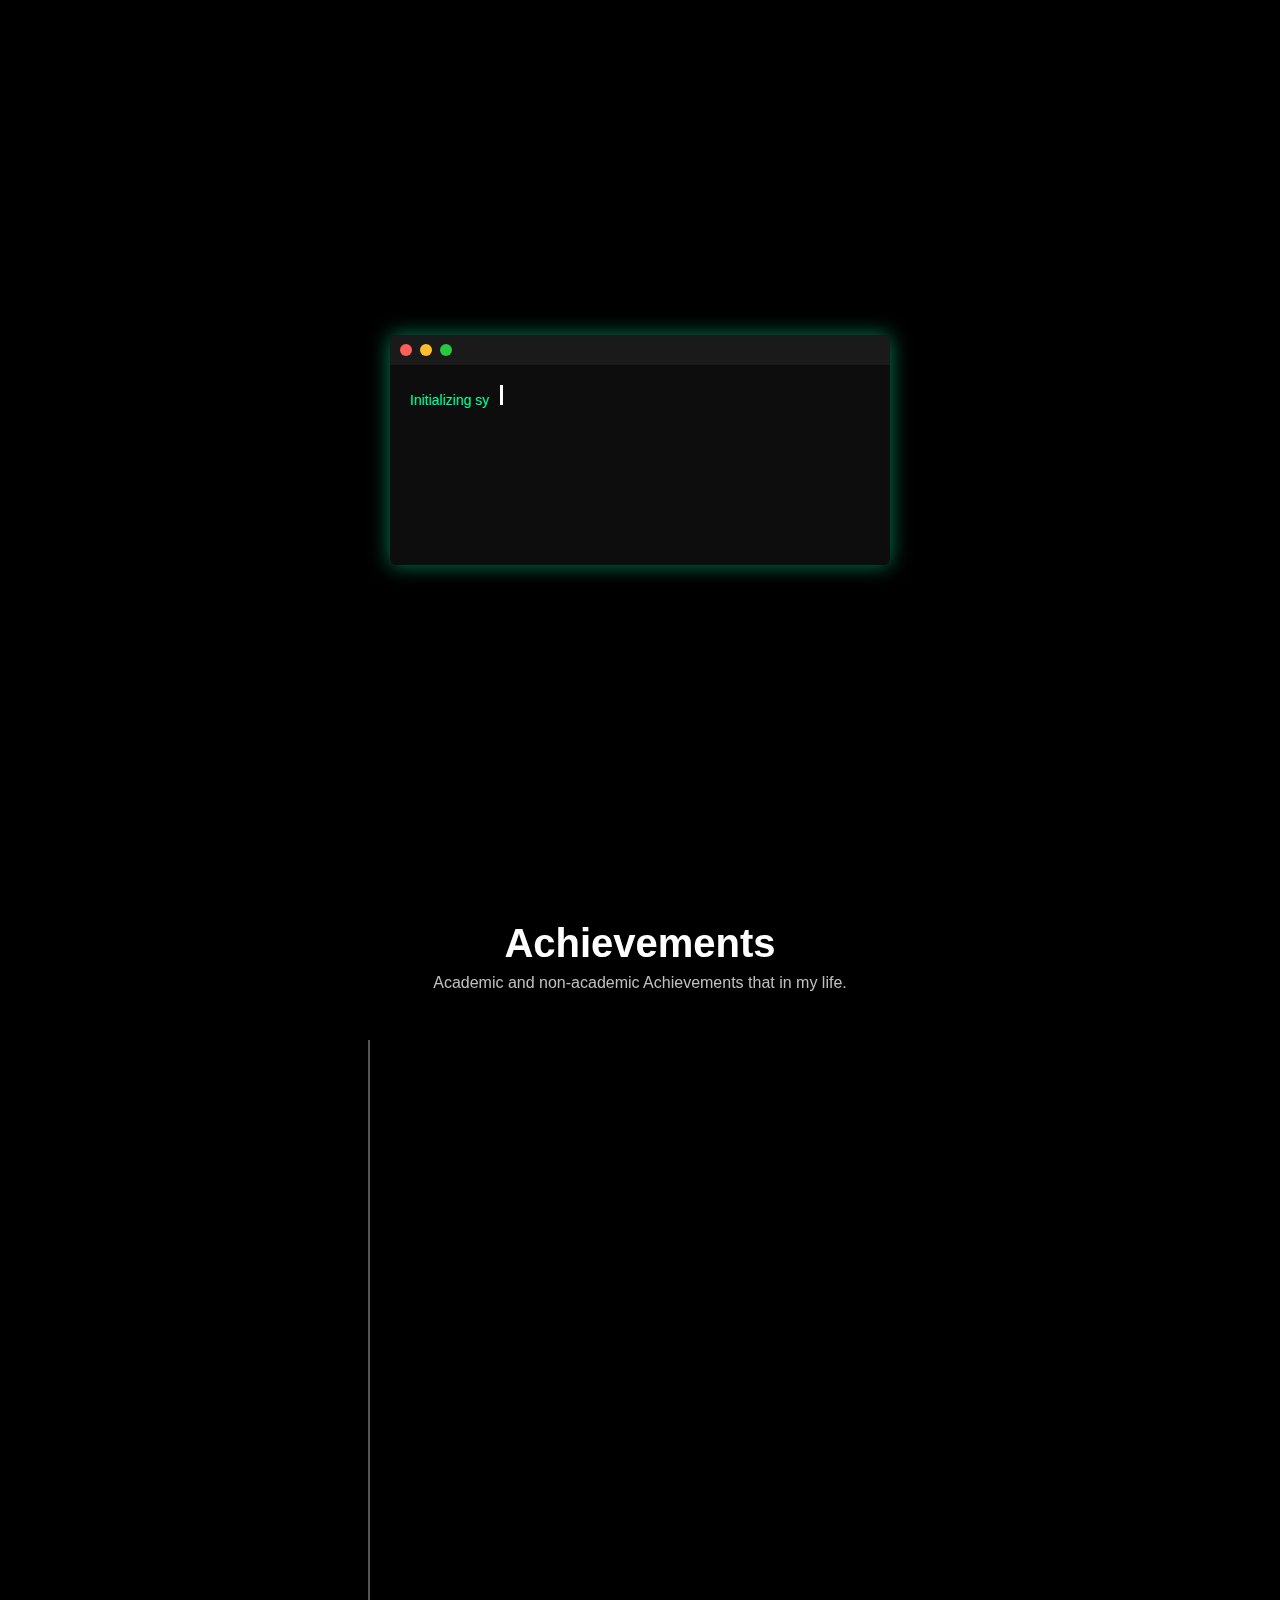
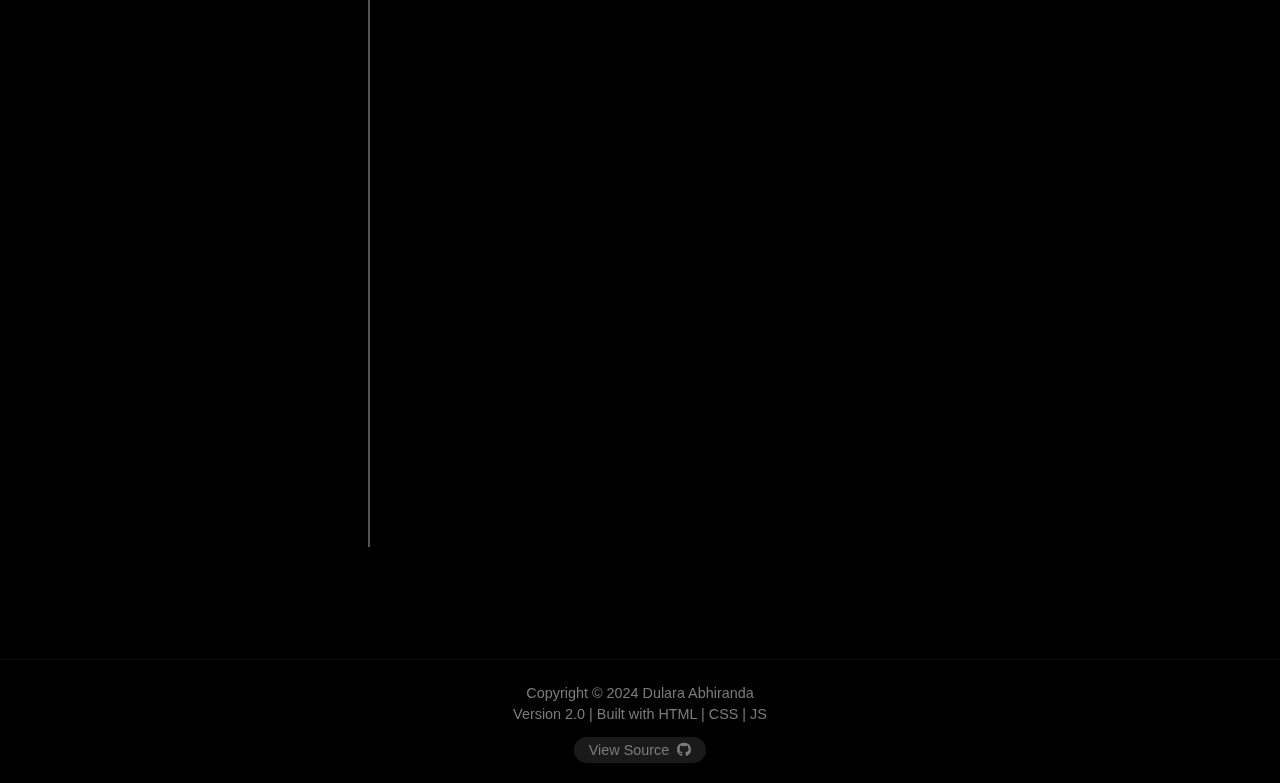
==== commit 479c8368: "Main" ====
--- a/about.html
+++ b/about.html
@@ -8,6 +8,25 @@
     <link rel="stylesheet" href="https://cdnjs.cloudflare.com/ajax/libs/font-awesome/6.4.0/css/all.min.css">
 </head>
 <body class="dark-theme">
+
+    <!-- Loading animation -->
+    <div id="loader-wrapper">
+        <div class="loader-content">
+          <div class="terminal">
+            <div class="terminal-header">
+              <div class="terminal-button"></div>
+              <div class="terminal-button"></div>
+              <div class="terminal-button"></div>
+            </div>
+            <div class="terminal-window">
+              <div class="terminal-text" id="terminal-text"></div>
+              <div class="cursor"></div>
+            </div>
+          </div>
+        </div>
+      </div>
+
+
     <!-- Canvas for interactive background -->
     <canvas id="background-canvas"></canvas>
     
--- a/styles.css
+++ b/styles.css
@@ -39,6 +39,94 @@
     flex-direction: column;
 }
 
+/* Loader Styles */
+#loader-wrapper {
+    position: fixed;
+    top: 0;
+    left: 0;
+    width: 100%;
+    height: 100%;
+    background: #000;
+    display: flex;
+    justify-content: center;
+    align-items: center;
+    z-index: 9999;
+    transition: opacity 0.5s ease-out, visibility 0.5s ease-out;
+  }
+  
+  .loader-content {
+    width: 500px;
+    max-width: 90%;
+  }
+  
+  .terminal {
+    background: #0d0d0d;
+    border-radius: 6px;
+    box-shadow: 0 0 20px rgba(0, 255, 170, 0.5);
+    overflow: hidden;
+  }
+  
+  .terminal-header {
+    background: #1a1a1a;
+    height: 30px;
+    display: flex;
+    align-items: center;
+    padding: 0 10px;
+  }
+  
+  .terminal-button {
+    width: 12px;
+    height: 12px;
+    border-radius: 50%;
+    margin-right: 8px;
+    background: #ff5f56;
+  }
+  
+  .terminal-button:nth-child(2) {
+    background: #ffbd2e;
+  }
+  
+  .terminal-button:nth-child(3) {
+    background: #27c93f;
+  }
+  
+  .terminal-window {
+    padding: 20px;
+    color: #00ff9d;
+    font-family: 'Courier New', monospace;
+    font-size: 14px;
+    line-height: 1.5;
+    height: 200px;
+    overflow: hidden;
+    position: relative;
+  }
+  
+  .terminal-text {
+    display: inline;
+  }
+  
+  .cursor {
+    display: inline-block;
+    width: 10px;
+    height: 20px;
+    background: #00ff9d;
+    margin-left: 4px;
+    animation: blink 1s infinite;
+  }
+  
+  @keyframes blink {
+    0%, 100% { opacity: 1; }
+    50% { opacity: 0; }
+  }
+  
+  /* When loading is complete, hide the loader */
+  body.loaded #loader-wrapper {
+    opacity: 0;
+    visibility: hidden;
+  }
+
+
+
 /* Canvas Background */
 #background-canvas {
     position: fixed;
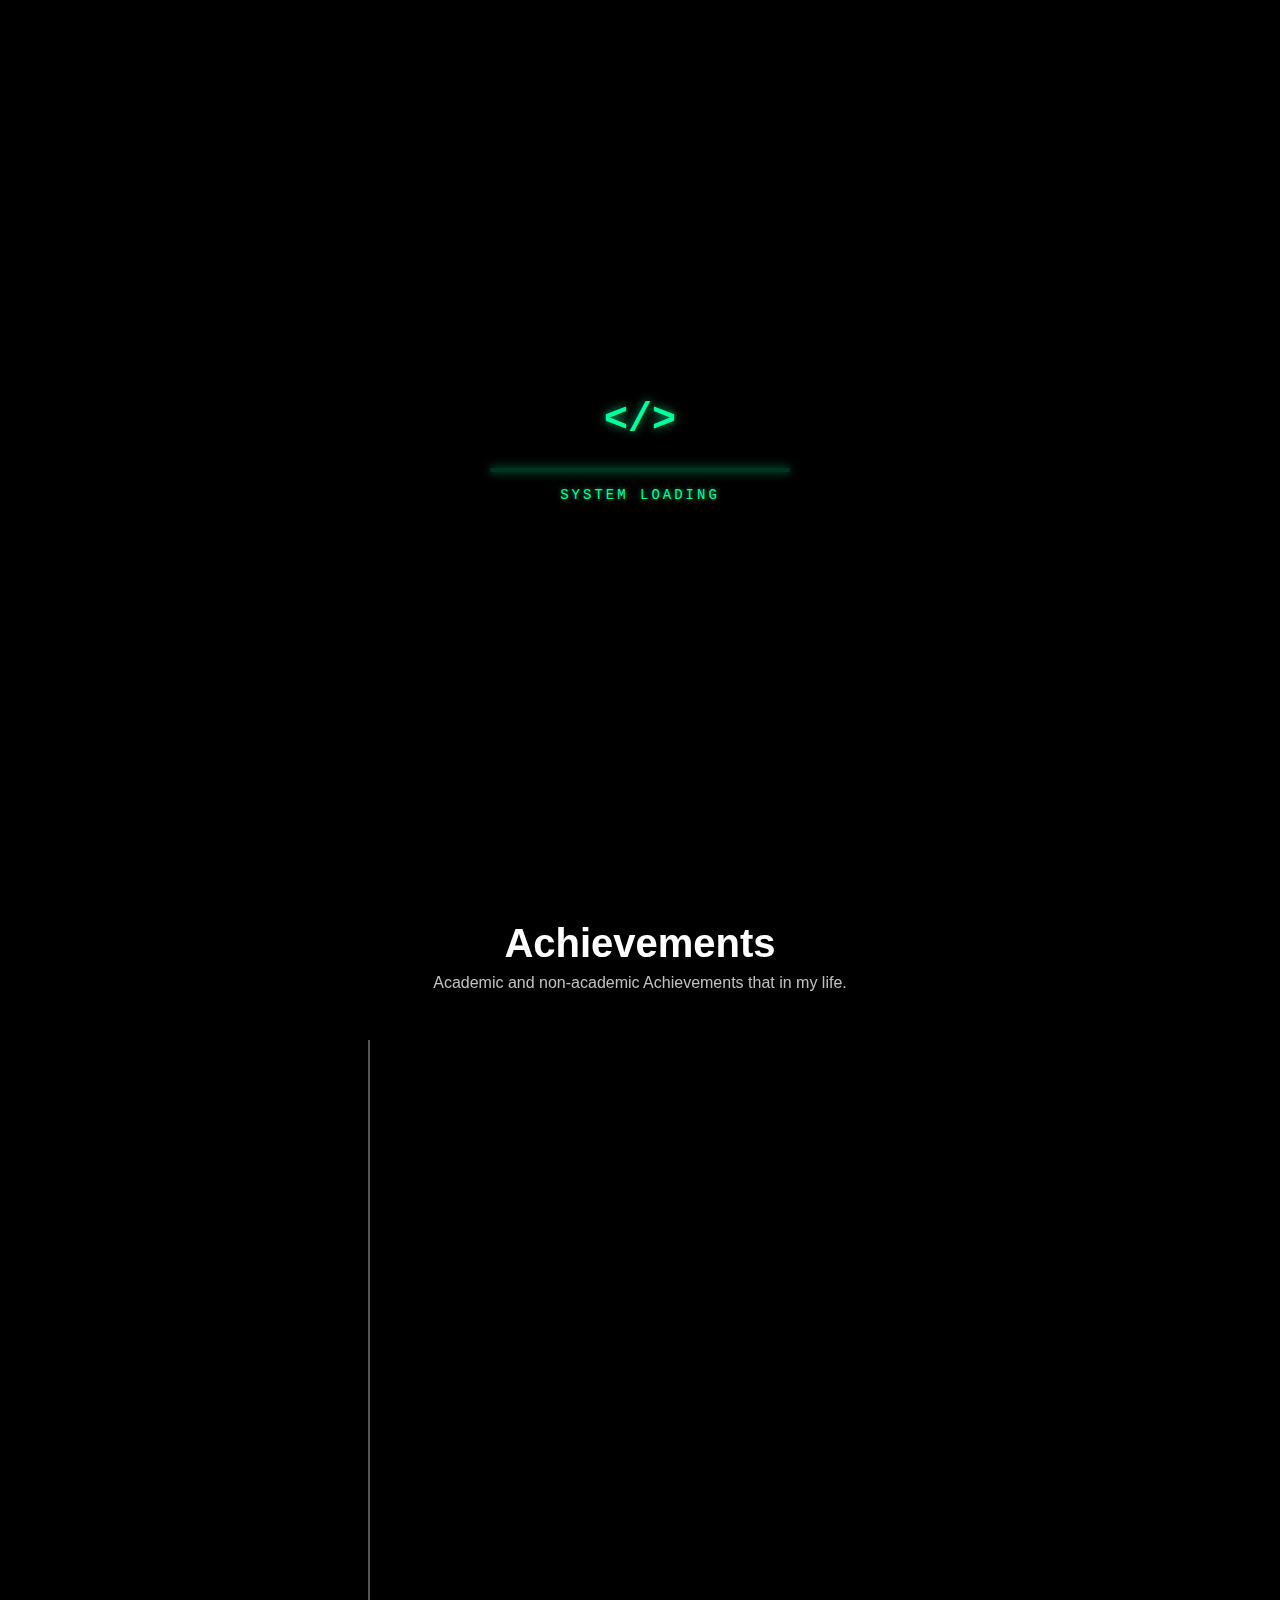
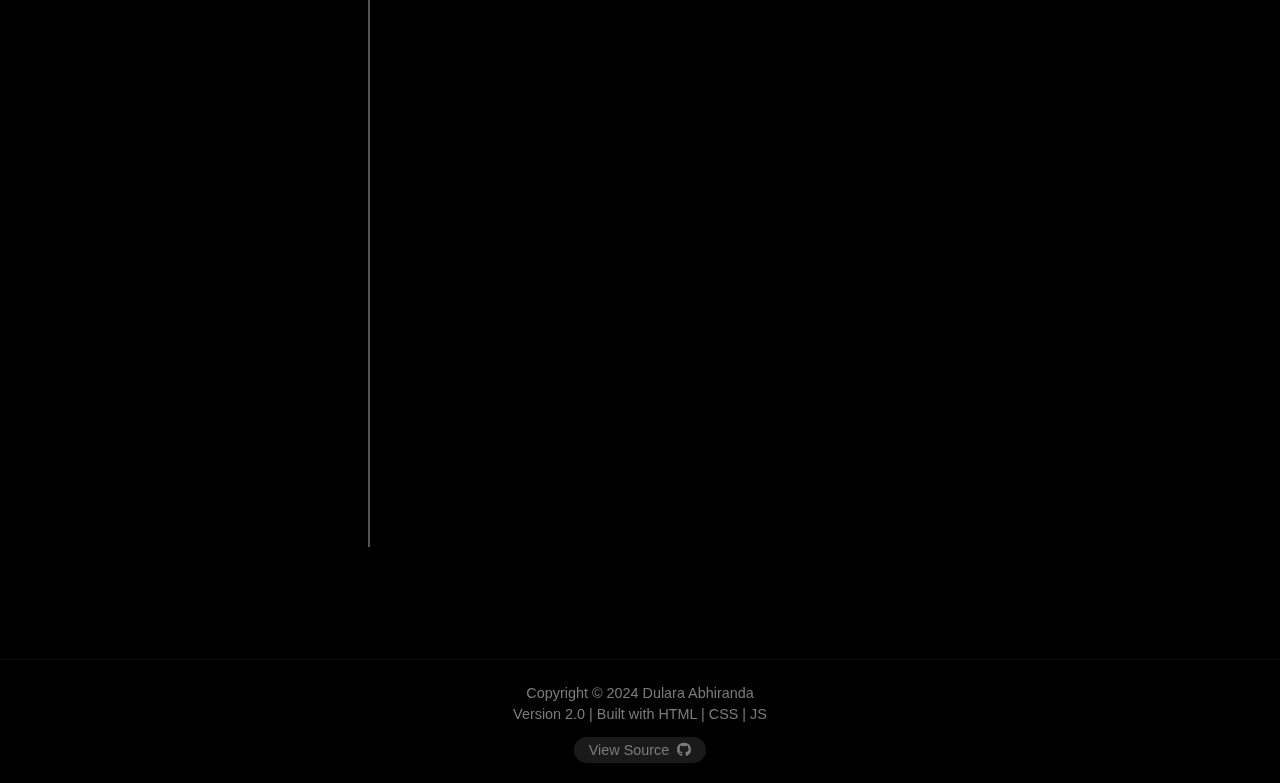
==== commit 51d5cfa3: "Main" ====
--- a/about.html
+++ b/about.html
@@ -12,19 +12,13 @@
     <!-- Loading animation -->
     <div id="loader-wrapper">
         <div class="loader-content">
-          <div class="terminal">
-            <div class="terminal-header">
-              <div class="terminal-button"></div>
-              <div class="terminal-button"></div>
-              <div class="terminal-button"></div>
-            </div>
-            <div class="terminal-window">
-              <div class="terminal-text" id="terminal-text"></div>
-              <div class="cursor"></div>
-            </div>
+          <div class="code-icon"><span>&lt;/&gt;</span></div>
+          <div class="loading-bar-container">
+            <div class="loading-bar"></div>
           </div>
+          <div class="loading-text">SYSTEM LOADING</div>
         </div>
-      </div>
+    </div>
 
 
     <!-- Canvas for interactive background -->
--- a/styles.css
+++ b/styles.css
@@ -40,6 +40,7 @@
 }
 
 /* Loader Styles */
+/* Loader Styles */
 #loader-wrapper {
     position: fixed;
     top: 0;
@@ -55,68 +56,65 @@
   }
   
   .loader-content {
-    width: 500px;
+    width: 300px;
     max-width: 90%;
-  }
-  
-  .terminal {
-    background: #0d0d0d;
-    border-radius: 6px;
-    box-shadow: 0 0 20px rgba(0, 255, 170, 0.5);
+    text-align: center;
+  }
+  
+  .code-icon {
+    margin-bottom: 25px;
+  }
+  
+  .code-icon span {
+    display: inline-block;
+    font-family: 'Courier New', monospace;
+    font-size: 40px;
+    font-weight: bold;
+    color: #00ff9d;
+    text-shadow: 0 0 10px rgba(0, 255, 157, 0.7);
+    animation: rotate 2s infinite linear;
+  }
+  
+  .loading-bar-container {
+    width: 100%;
+    height: 4px;
+    background: rgba(0, 255, 157, 0.2);
+    border-radius: 2px;
     overflow: hidden;
-  }
-  
-  .terminal-header {
-    background: #1a1a1a;
-    height: 30px;
-    display: flex;
-    align-items: center;
-    padding: 0 10px;
-  }
-  
-  .terminal-button {
-    width: 12px;
-    height: 12px;
-    border-radius: 50%;
-    margin-right: 8px;
-    background: #ff5f56;
-  }
-  
-  .terminal-button:nth-child(2) {
-    background: #ffbd2e;
-  }
-  
-  .terminal-button:nth-child(3) {
-    background: #27c93f;
-  }
-  
-  .terminal-window {
-    padding: 20px;
-    color: #00ff9d;
+    margin-bottom: 15px;
+    box-shadow: 0 0 10px rgba(0, 255, 157, 0.5);
+  }
+  
+  .loading-bar {
+    height: 100%;
+    width: 0%;
+    background: #00ff9d;
+    animation: fill 3s ease-in-out forwards;
+  }
+  
+  .loading-text {
     font-family: 'Courier New', monospace;
     font-size: 14px;
-    line-height: 1.5;
-    height: 200px;
-    overflow: hidden;
-    position: relative;
-  }
-  
-  .terminal-text {
-    display: inline;
-  }
-  
-  .cursor {
-    display: inline-block;
-    width: 10px;
-    height: 20px;
-    background: #00ff9d;
-    margin-left: 4px;
-    animation: blink 1s infinite;
+    letter-spacing: 3px;
+    color: #00ff9d;
+    text-shadow: 0 0 5px rgba(0, 255, 157, 0.7);
+    animation: blink 1.5s infinite;
+  }
+  
+  @keyframes rotate {
+    0% { transform: rotate(0deg); }
+    100% { transform: rotate(360deg); }
+  }
+  
+  @keyframes fill {
+    0% { width: 0%; }
+    80% { width: 80%; }
+    100% { width: 100%; }
   }
   
   @keyframes blink {
     0%, 100% { opacity: 1; }
-    50% { opacity: 0; }
+    50% { opacity: 0.5; }
   }
   
   /* When loading is complete, hide the loader */
@@ -124,7 +122,6 @@
     opacity: 0;
     visibility: hidden;
   }
-
 
 
 /* Canvas Background */
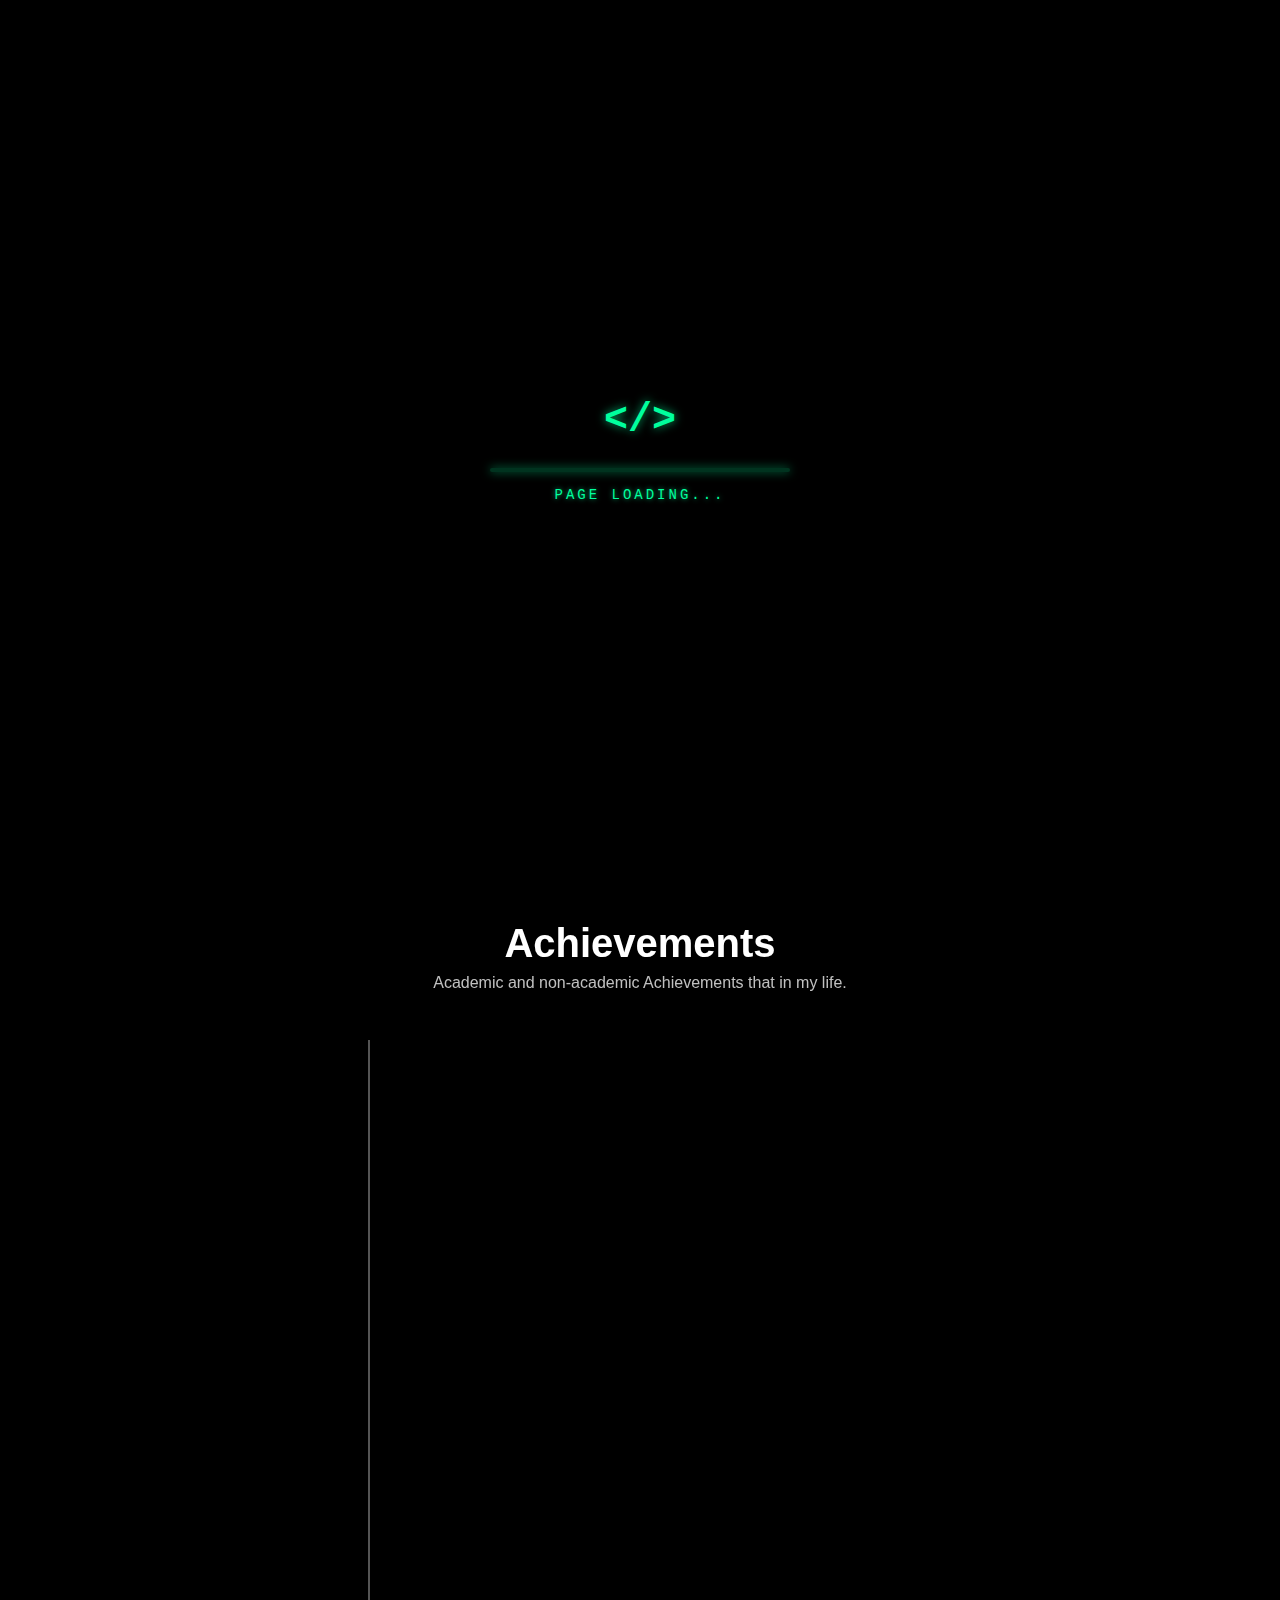
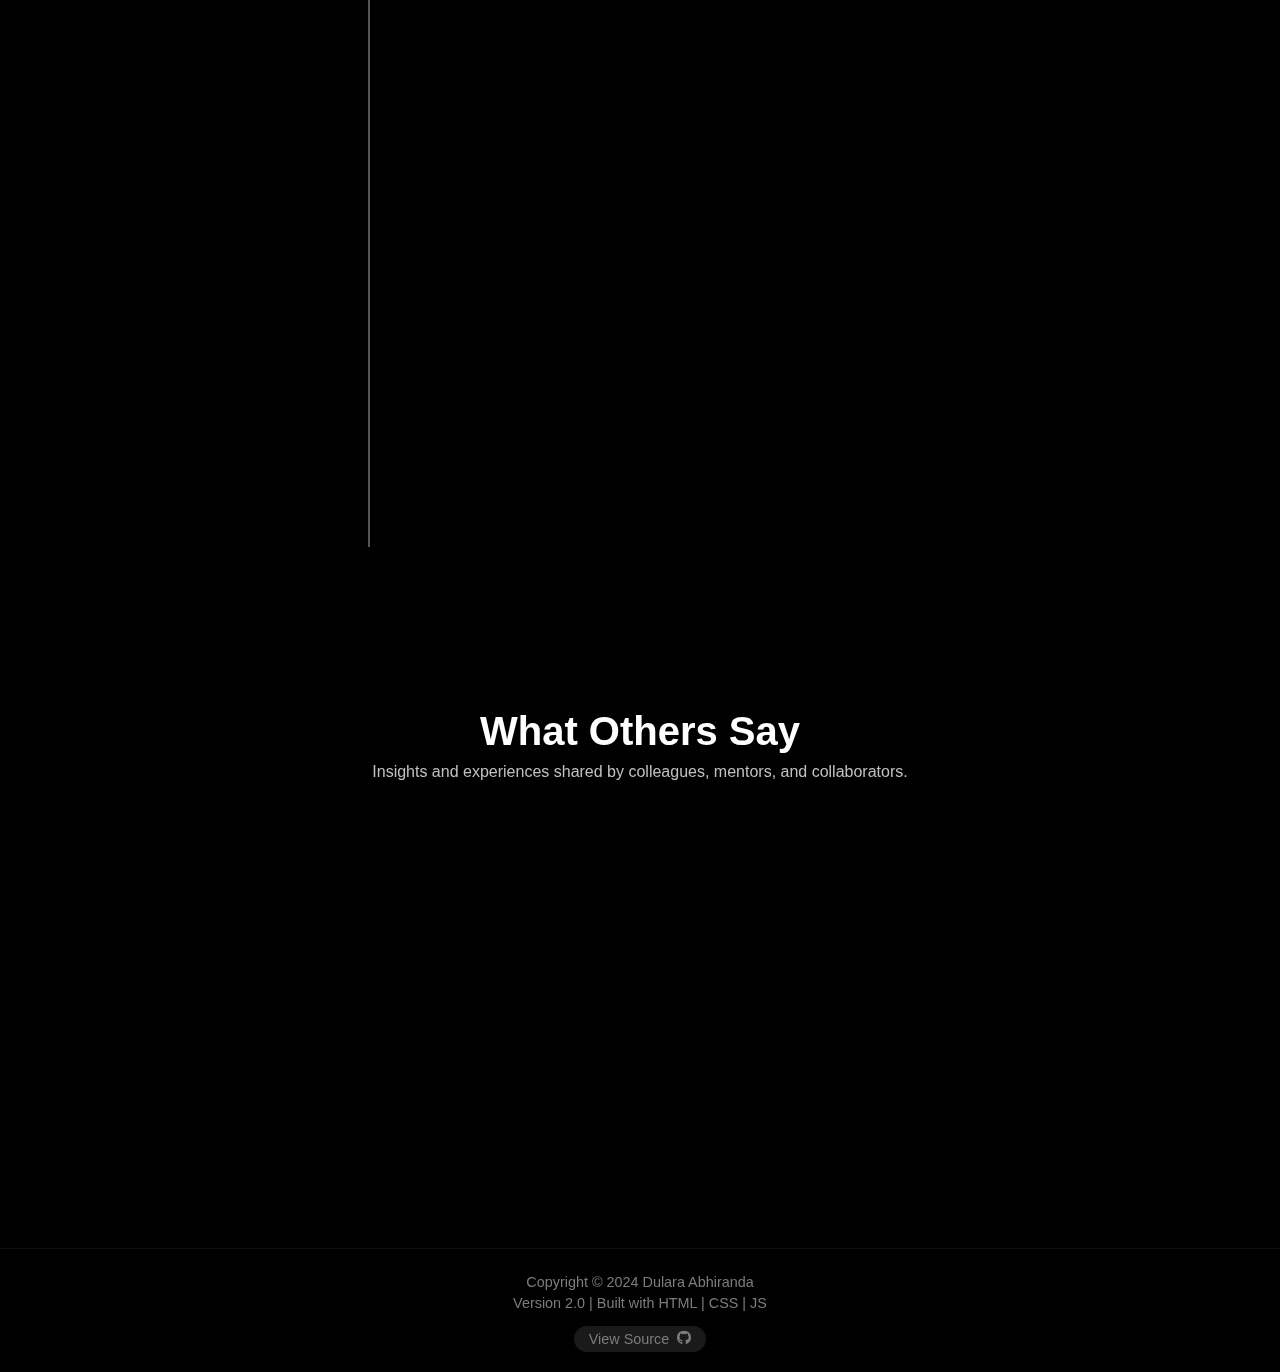
==== commit 3622883a: "Main" ====
--- a/about.html
+++ b/about.html
@@ -16,7 +16,7 @@
           <div class="loading-bar-container">
             <div class="loading-bar"></div>
           </div>
-          <div class="loading-text">SYSTEM LOADING</div>
+          <div class="loading-text">PAGE LOADING...</div>
         </div>
     </div>
 
@@ -151,11 +151,12 @@
             </div>
         </section>
         
-        <!--
+        
         <section class="testimonials-section">
             <h1 class="section-title">What Others Say</h1>
             <p class="section-subtitle">Insights and experiences shared by colleagues, mentors, and collaborators.</p>
 
+            <!--
             <div class="testimonials-grid">
                 <div class="testimonial-card">
                     <div class="testimonial-avatar">
@@ -176,20 +177,21 @@
                     <p class="testimonial-text">"I was impressed by his technical skills and the potential he demonstrated. Dulara has a great capacity to solve complex problems through the development of creative and innovative software solutions and tends to stay up to date with the latest technologies as well."</p>
                     <a href="#" class="view-source">View Source</a>
                 </div>
-
+            -->
                 <div class="testimonial-card">
                     <div class="testimonial-avatar">
                         <img src="./assets/testnomial/Dr.Himanshi.png" alt="Dr.Himanshi Liyanage" onerror="this.src='https://via.placeholder.com/100'">
                     </div>
                     <h3>Dr.Himanshi Liyanage</h3>
                     <p class="testimonial-title">Senior Lecturer<br>@University of Sri Jayewardenepura</p>
-                    <p class="testimonial-text">"I'm amazed by Dulara's ability to Flutter, a skill he uses to his advantage when developing mobile apps. His enthusiasm to make things happen was contagious and it helped us achieve great goals. One of the best analysts we had for sure."</p>
+                    <p class="testimonial-text">"I taught Software Quality Assurance (SQA) to Mr. Dulara and observed his strong skills in effectively handling software projects. He consistently demonstrated diligence, attention to detail, and a proactive approach to project work. I am confident in recommending him for any opportunity requiring strong technical and collaborative abilities."</p>
                     <a href="#" class="view-source">View Source</a>
                 </div>
+                
 
             </div>
         </section>
-        -->
+        
         
     </main>
 
